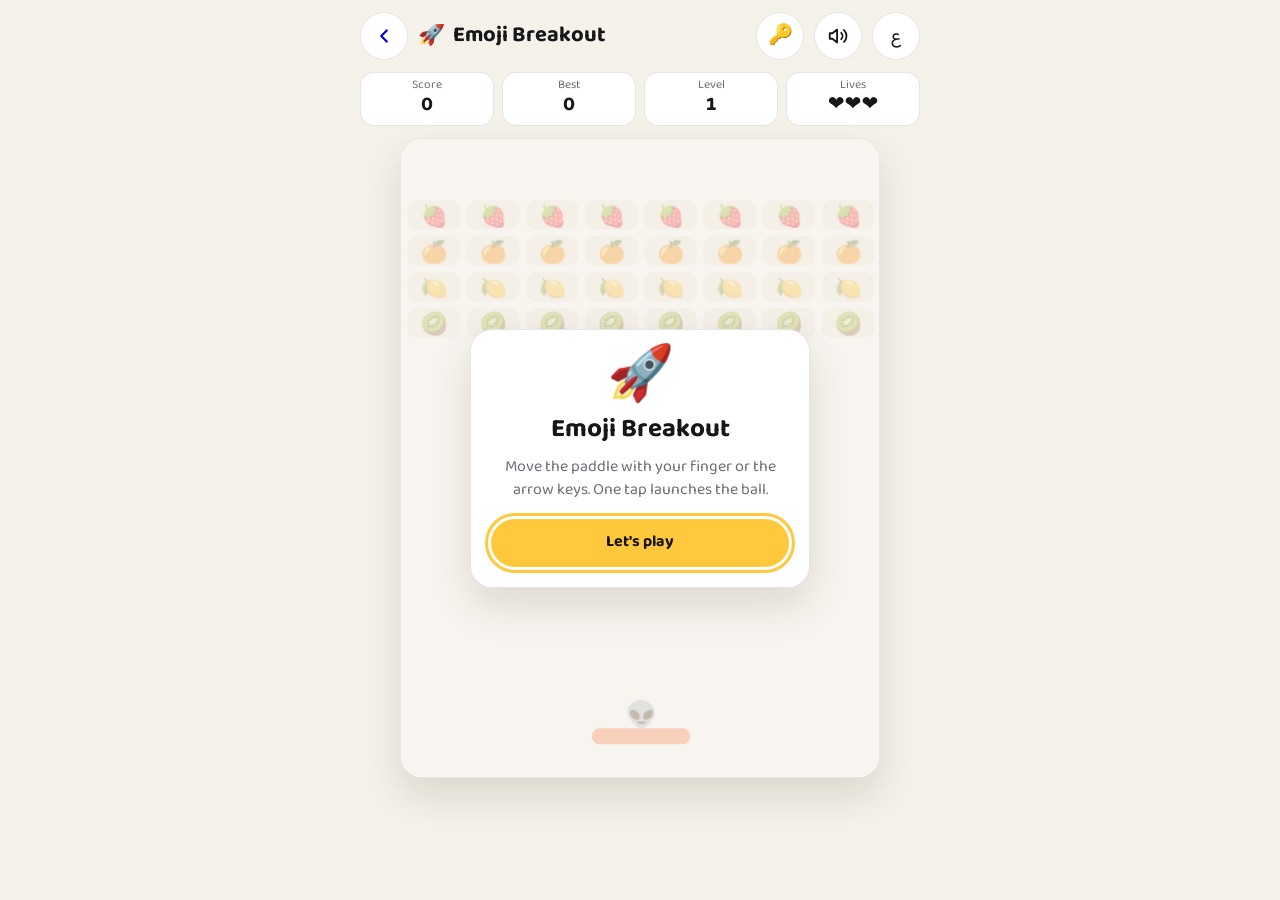
==== breakout.html @ 0a81e8c7 "Rebuild Breakout with power-ups and patterns, add Emoji Memory" ====
<!doctype html>
<html lang="ar" dir="rtl">
<head>
  <meta charset="utf-8">
  <meta name="viewport" content="width=device-width, initial-scale=1, viewport-fit=cover">
  <meta name="theme-color" content="#0d0e12">
  <title data-t="breakout.pageTitle">Emoji Breakout</title>
  <link rel="icon" href="data:image/svg+xml,<svg xmlns='http://www.w3.org/2000/svg' viewBox='0 0 100 100'><text y='.9em' font-size='90'>🚀</text></svg>">
  <link rel="preconnect" href="https://fonts.googleapis.com">
  <link rel="preconnect" href="https://fonts.gstatic.com" crossorigin>
  <link rel="stylesheet" href="https://fonts.googleapis.com/css2?family=Baloo+Bhaijaan+2:wght@400;600;700;800&display=swap">
  <link rel="stylesheet" href="css/arcade.css">
  <style>
    .game-page { --game: var(--breakout); overscroll-behavior: none; }
    .board-wrap { max-width: none; }
    .board-wrap canvas { cursor: none; }
    .code-row { width: 100%; max-width: 320px; }
    .code-row input {
      width: 100%;
      height: var(--tap);
      border-radius: 999px;
      border: 2px solid var(--line);
      background: var(--surface);
      text-align: center;
      direction: ltr;
    }
    .code-row input:focus { outline: none; border-color: var(--game); }
  </style>
</head>
<body class="game-page">
  <header class="topbar">
    <a class="icon-btn" href="./" data-back data-t-label="back"></a>
    <h1><span aria-hidden="true">🚀</span><span data-t="breakout.title">Emoji Breakout</span></h1>
    <button class="icon-btn" id="codeBtn" data-t-label="breakout.codes" aria-label="Secret codes">🔑</button>
    <button class="icon-btn" data-action="sound"></button>
    <button class="icon-btn" data-action="lang"></button>
  </header>

  <section class="hud">
    <div class="stat"><small data-t="score">Score</small><b id="hudScore">0</b></div>
    <div class="stat"><small data-t="breakout.best">Best</small><b id="hudBest">0</b></div>
    <div class="stat"><small data-t="breakout.level">Level</small><b id="hudLevel">1</b></div>
    <div class="stat"><small data-t="breakout.lives">Lives</small><b id="hudLives">❤️❤️❤️</b></div>
  </section>

  <div class="board-wrap" id="boardWrap">
    <canvas id="board" aria-label="Breakout board"></canvas>
    <div class="overlay" id="overlay" hidden></div>
  </div>

  <div class="code-row" id="codeRow" hidden>
    <input id="codeInput" autocomplete="off" autocapitalize="off" spellcheck="false" data-t-placeholder="breakout.codePlaceholder" placeholder="Secret code…">
  </div>

  <script type="module" src="js/breakout.js"></script>
</body>
</html>
---- css/arcade.css ----
:root {
  --bg: #0d0e12;
  --surface: #17181f;
  --surface-2: #21232c;
  --line: rgba(255, 255, 255, 0.08);
  --text: #f4f2ec;
  --muted: #9b9da8;
  --accent: #ffc83d;
  --on-accent: #1a1406;
  --danger: #ff5a5f;
  --ok: #3ddc84;
  --shadow: 0 18px 40px rgba(0, 0, 0, 0.45);

  --breakout: #ff7a45;
  --snake: #3ddc84;
  --four: #5b8cff;
  --memory: #c38bff;

  --radius: 22px;
  --radius-sm: 14px;
  --tap: 48px;
  --font: "Baloo Bhaijaan 2", system-ui, -apple-system, "Segoe UI", sans-serif;
  color-scheme: dark;
}

@media (prefers-color-scheme: light) {
  :root:not([data-theme="dark"]) {
    --bg: #f5f2ea;
    --surface: #ffffff;
    --surface-2: #efebe1;
    --line: rgba(20, 18, 10, 0.1);
    --text: #17161a;
    --muted: #6d6a73;
    --shadow: 0 18px 40px rgba(60, 45, 10, 0.14);
    color-scheme: light;
  }
}

:root[data-theme="light"] {
  --bg: #f5f2ea;
  --surface: #ffffff;
  --surface-2: #efebe1;
  --line: rgba(20, 18, 10, 0.1);
  --text: #17161a;
  --muted: #6d6a73;
  --shadow: 0 18px 40px rgba(60, 45, 10, 0.14);
  color-scheme: light;
}

*,
*::before,
*::after {
  box-sizing: border-box;
}

[hidden] {
  display: none !important;
}

html {
  -webkit-text-size-adjust: 100%;
  -webkit-tap-highlight-color: transparent;
}

body {
  margin: 0;
  min-height: 100dvh;
  background: var(--bg);
  color: var(--text);
  font-family: var(--font);
  font-size: 16px;
  line-height: 1.45;
}

button,
input {
  font: inherit;
  color: inherit;
}

button {
  cursor: pointer;
  border: 0;
  background: none;
  touch-action: manipulation;
}

:focus-visible {
  outline: 3px solid var(--accent);
  outline-offset: 3px;
}

@view-transition {
  navigation: auto;
}

.btn {
  min-height: var(--tap);
  padding: 0 22px;
  border-radius: 999px;
  background: var(--surface-2);
  font-weight: 700;
  display: inline-flex;
  align-items: center;
  justify-content: center;
  gap: 8px;
  transition: transform 0.15s ease, background 0.15s ease;
}

.btn:active {
  transform: scale(0.96);
}

.btn-primary {
  background: var(--accent);
  color: var(--on-accent);
}

.btn-block {
  width: 100%;
}

.icon-btn {
  width: var(--tap);
  height: var(--tap);
  border-radius: 50%;
  background: var(--surface);
  border: 1px solid var(--line);
  display: grid;
  place-items: center;
  font-size: 20px;
  flex: none;
}

.icon-btn svg {
  width: 22px;
  height: 22px;
}

[dir="rtl"] .flip-rtl {
  transform: scaleX(-1);
}

/* Game pages */

.game-page {
  --game: var(--accent);
  display: flex;
  flex-direction: column;
  align-items: center;
  padding: max(12px, env(safe-area-inset-top)) 16px max(16px, env(safe-area-inset-bottom));
  gap: 12px;
}

.topbar {
  width: 100%;
  max-width: 560px;
  display: flex;
  align-items: center;
  gap: 10px;
}

.topbar h1 {
  flex: 1;
  margin: 0;
  font-size: 22px;
  line-height: 1.1;
  display: flex;
  align-items: center;
  gap: 8px;
  min-width: 0;
}

@media (max-width: 400px) {
  .topbar {
    gap: 6px;
  }
  .topbar .icon-btn {
    width: 42px;
    height: 42px;
  }
  .topbar h1 {
    font-size: 19px;
  }
}

.topbar h1 span {
  white-space: nowrap;
  overflow: hidden;
  text-overflow: ellipsis;
}

.hud {
  width: 100%;
  max-width: 560px;
  display: flex;
  gap: 8px;
}

.stat {
  flex: 1;
  min-width: 0;
  background: var(--surface);
  border: 1px solid var(--line);
  border-radius: var(--radius-sm);
  padding: 6px 10px;
  text-align: center;
}

.stat small {
  display: block;
  color: var(--muted);
  font-size: 12px;
  line-height: 1.2;
}

.stat b {
  display: block;
  font-size: 20px;
  line-height: 1.3;
  font-variant-numeric: tabular-nums;
  white-space: nowrap;
  overflow: hidden;
  text-overflow: ellipsis;
}

.board-wrap {
  position: relative;
  width: 100%;
  max-width: 560px;
  border-radius: var(--radius);
  overflow: hidden;
  background: var(--surface);
  border: 1px solid var(--line);
  box-shadow: var(--shadow);
}

.board-wrap canvas {
  display: block;
  width: 100%;
  height: 100%;
  touch-action: none;
}

.overlay {
  position: absolute;
  inset: 0;
  display: grid;
  place-items: center;
  padding: 20px;
  background: color-mix(in srgb, var(--bg) 72%, transparent);
  z-index: 5;
  animation: fade-in 0.2s ease;
}

.overlay[hidden] {
  display: none;
}

.card {
  width: 100%;
  max-width: 340px;
  background: var(--surface);
  border: 1px solid var(--line);
  border-radius: var(--radius);
  padding: 22px 20px 20px;
  text-align: center;
  box-shadow: var(--shadow);
  display: flex;
  flex-direction: column;
  gap: 10px;
  animation: pop-in 0.28s cubic-bezier(0.2, 0.9, 0.3, 1.2);
}

.card .big-emoji {
  font-size: 54px;
  line-height: 1;
}

.card h2 {
  margin: 0;
  font-size: 26px;
  line-height: 1.15;
}

.card p {
  margin: 0;
  color: var(--muted);
}

.card .actions {
  display: flex;
  flex-direction: column;
  gap: 8px;
  margin-top: 6px;
}

.eyebrow {
  color: var(--game);
  font-weight: 800;
  font-size: 13px;
  letter-spacing: 0.04em;
  text-transform: uppercase;
}

.toast {
  position: fixed;
  left: 50%;
  bottom: max(20px, env(safe-area-inset-bottom));
  transform: translateX(-50%);
  background: var(--text);
  color: var(--bg);
  padding: 10px 18px;
  border-radius: 999px;
  font-weight: 700;
  z-index: 50;
  box-shadow: var(--shadow);
  animation: toast 2.4s ease forwards;
  pointer-events: none;
  max-width: calc(100vw - 32px);
  text-align: center;
}

/* Lobby sheet shared by the online games */

.sheet-backdrop {
  position: fixed;
  inset: 0;
  z-index: 40;
  background: rgba(0, 0, 0, 0.5);
  display: flex;
  align-items: flex-end;
  justify-content: center;
  animation: fade-in 0.2s ease;
}

.sheet {
  width: 100%;
  max-width: 480px;
  background: var(--surface);
  border-radius: 28px 28px 0 0;
  padding: 10px 20px max(22px, env(safe-area-inset-bottom));
  display: flex;
  flex-direction: column;
  gap: 12px;
  animation: sheet-up 0.32s cubic-bezier(0.2, 0.9, 0.3, 1);
}

@media (min-width: 640px) {
  .sheet-backdrop {
    align-items: center;
  }
  .sheet {
    border-radius: 28px;
    padding-bottom: 24px;
  }
}

.sheet .grip {
  width: 40px;
  height: 5px;
  border-radius: 3px;
  background: var(--line);
  align-self: center;
  margin-bottom: 4px;
}

.sheet h2 {
  margin: 0;
  font-size: 24px;
}

.sheet p {
  margin: 0;
  color: var(--muted);
}

.choice {
  display: flex;
  align-items: center;
  gap: 14px;
  width: 100%;
  min-height: 68px;
  padding: 10px 16px;
  background: var(--surface-2);
  border-radius: 18px;
  text-align: start;
  transition: transform 0.15s ease;
}

.choice:active {
  transform: scale(0.98);
}

.choice .ico {
  font-size: 28px;
  width: 44px;
  height: 44px;
  display: grid;
  place-items: center;
  border-radius: 12px;
  background: var(--surface);
  flex: none;
}

.choice b {
  display: block;
  font-size: 17px;
  line-height: 1.2;
}

.choice small {
  color: var(--muted);
  font-size: 13px;
}

.code-display {
  font-size: 52px;
  font-weight: 800;
  letter-spacing: 0.18em;
  text-align: center;
  direction: ltr;
  font-variant-numeric: tabular-nums;
  color: var(--game);
  line-height: 1.1;
  padding: 6px 0;
}

.code-input {
  width: 100%;
  height: 72px;
  border-radius: 18px;
  border: 2px solid var(--line);
  background: var(--surface-2);
  text-align: center;
  font-size: 40px;
  font-weight: 800;
  letter-spacing: 0.3em;
  text-transform: uppercase;
  direction: ltr;
}

.code-input:focus {
  outline: none;
  border-color: var(--game);
}

.waiting {
  display: flex;
  align-items: center;
  justify-content: center;
  gap: 10px;
  color: var(--muted);
}

.dots {
  display: inline-flex;
  gap: 4px;
}

.dots i {
  width: 7px;
  height: 7px;
  border-radius: 50%;
  background: var(--game);
  animation: bounce 1s infinite ease-in-out;
}

.dots i:nth-child(2) {
  animation-delay: 0.15s;
}

.dots i:nth-child(3) {
  animation-delay: 0.3s;
}

.net-badge {
  display: inline-flex;
  align-items: center;
  gap: 6px;
  font-size: 13px;
  color: var(--muted);
  background: var(--surface);
  border: 1px solid var(--line);
  border-radius: 999px;
  padding: 4px 10px;
  white-space: nowrap;
}

.net-badge::before {
  content: "";
  width: 8px;
  height: 8px;
  border-radius: 50%;
  background: var(--ok);
}

.net-badge.floating {
  position: absolute;
  top: 8px;
  inset-inline-start: 8px;
  z-index: 4;
  pointer-events: none;
  opacity: 0.9;
}

.net-badge[hidden] {
  display: none;
}

@keyframes fade-in {
  from {
    opacity: 0;
  }
}

@keyframes pop-in {
  from {
    opacity: 0;
    transform: scale(0.92) translateY(8px);
  }
}

@keyframes sheet-up {
  from {
    transform: translateY(100%);
  }
}

@keyframes bounce {
  0%,
  80%,
  100% {
    transform: translateY(0);
    opacity: 0.4;
  }
  40% {
    transform: translateY(-6px);
    opacity: 1;
  }
}

@keyframes toast {
  0% {
    opacity: 0;
    transform: translate(-50%, 12px);
  }
  10%,
  85% {
    opacity: 1;
    transform: translate(-50%, 0);
  }
  100% {
    opacity: 0;
    transform: translate(-50%, 0);
  }
}

@media (prefers-reduced-motion: reduce) {
  *,
  *::before,
  *::after {
    animation-duration: 0.01ms !important;
    transition-duration: 0.01ms !important;
  }
}
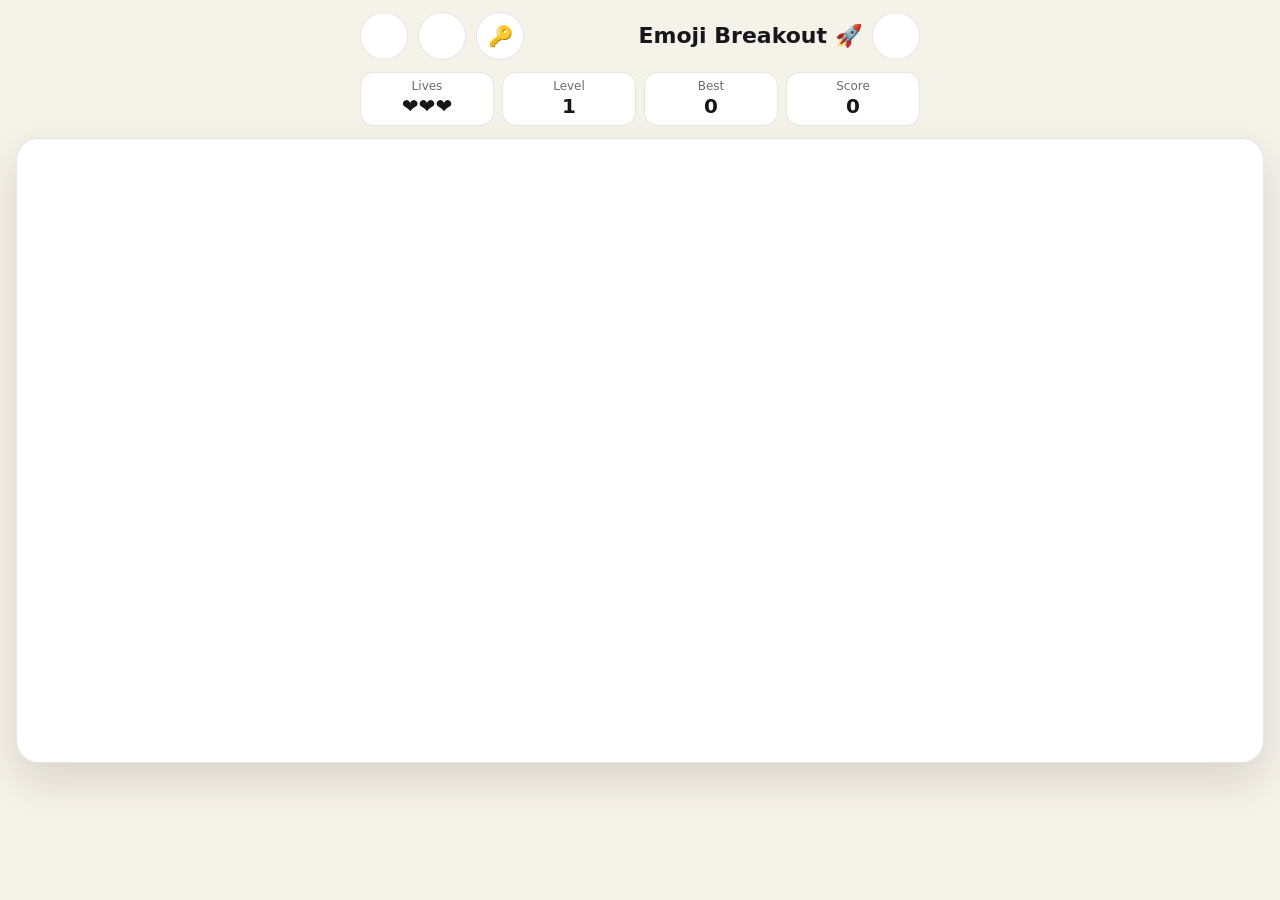
==== commit c69ff680: "Breakout: online race on the same seeded levels" ====
--- a/breakout.html
+++ b/breakout.html
@@ -2,6 +2,8 @@
 <html lang="ar" dir="rtl">
 <head>
   <meta charset="utf-8">
+  <meta http-equiv="Content-Security-Policy" content="default-src 'self'; script-src 'self' https://cdn.jsdelivr.net; style-src 'self' 'unsafe-inline' https://fonts.googleapis.com; font-src https://fonts.gstatic.com; img-src 'self' data:; media-src 'self'; connect-src 'self' https://0.peerjs.com wss://0.peerjs.com; object-src 'none'; base-uri 'none'; form-action 'none'">
+  <meta name="referrer" content="strict-origin-when-cross-origin">
   <meta name="viewport" content="width=device-width, initial-scale=1, viewport-fit=cover">
   <meta name="theme-color" content="#0d0e12">
   <title data-t="breakout.pageTitle">Emoji Breakout</title>
@@ -14,6 +16,18 @@
     .game-page { --game: var(--breakout); overscroll-behavior: none; }
     .board-wrap { max-width: none; }
     .board-wrap canvas { cursor: none; }
+    .rival {
+      max-width: 100%;
+      padding: 6px 16px;
+      border-radius: 999px;
+      background: color-mix(in srgb, var(--game) 16%, var(--surface));
+      border: 1px solid color-mix(in srgb, var(--game) 40%, transparent);
+      font-weight: 700;
+      font-size: 15px;
+      white-space: nowrap;
+      overflow: hidden;
+      text-overflow: ellipsis;
+    }
     .code-row { width: 100%; max-width: 320px; }
     .code-row input {
       width: 100%;
@@ -43,8 +57,11 @@
     <div class="stat"><small data-t="breakout.lives">Lives</small><b id="hudLives">❤️❤️❤️</b></div>
   </section>
 
+  <div class="rival" id="rival" aria-live="polite" hidden></div>
+
   <div class="board-wrap" id="boardWrap">
     <canvas id="board" aria-label="Breakout board"></canvas>
+    <span class="net-badge floating" id="netBadge" hidden></span>
     <div class="overlay" id="overlay" hidden></div>
   </div>
 
